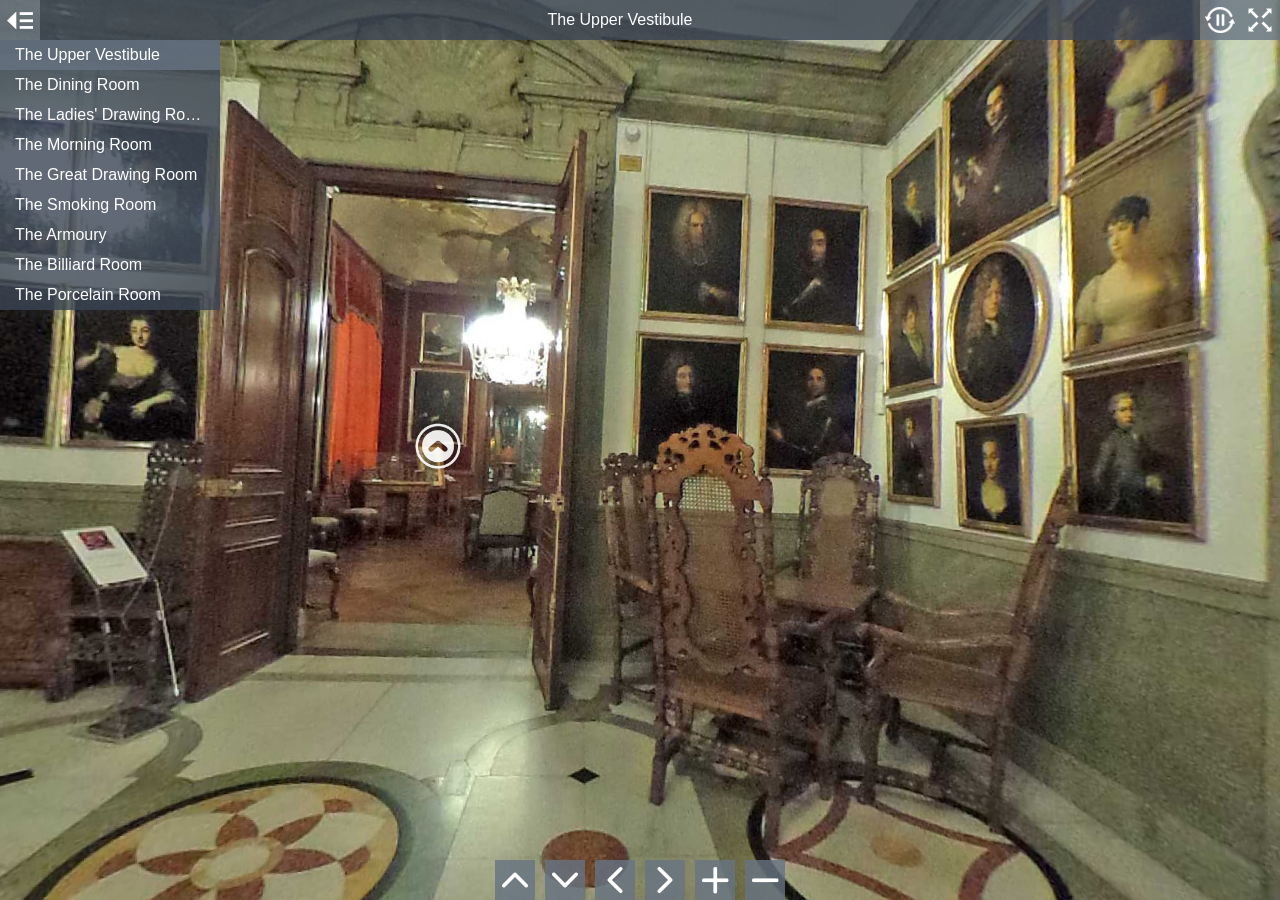
==== index.html @ e1c2cc8a "Tour Added" ====
<!DOCTYPE html>
<html>
<head>
<title>Hallwyl Museum, Stockholm</title>
<meta charset="utf-8">
<meta name="viewport" content="target-densitydpi=device-dpi, width=device-width, initial-scale=1.0, maximum-scale=1.0, minimum-scale=1.0, user-scalable=no, minimal-ui" />
<style> @-ms-viewport { width: device-width; } </style>
<link rel="stylesheet" href="vendor/reset.min.css">
<link rel="stylesheet" href="style.css">
</head>
<body class="multiple-scenes view-control-buttons">

<div id="pano"></div>

<div id="sceneList">
  <ul class="scenes">
    
      <a href="javascript:void(0)" class="scene" data-id="0-the-upper-vestibule">
        <li class="text">The Upper Vestibule</li>
      </a>
    
      <a href="javascript:void(0)" class="scene" data-id="1-the-dining-room">
        <li class="text">The Dining Room</li>
      </a>
    
      <a href="javascript:void(0)" class="scene" data-id="2-the-ladies-drawing-room">
        <li class="text">The Ladies&#39; Drawing Room</li>
      </a>
    
      <a href="javascript:void(0)" class="scene" data-id="3-the-morning-room">
        <li class="text">The Morning Room</li>
      </a>
    
      <a href="javascript:void(0)" class="scene" data-id="4-the-great-drawing-room">
        <li class="text">The Great Drawing Room</li>
      </a>
    
      <a href="javascript:void(0)" class="scene" data-id="5-the-smoking-room">
        <li class="text">The Smoking Room</li>
      </a>
    
      <a href="javascript:void(0)" class="scene" data-id="6-the-armoury">
        <li class="text">The Armoury</li>
      </a>
    
      <a href="javascript:void(0)" class="scene" data-id="7-the-billiard-room">
        <li class="text">The Billiard Room</li>
      </a>
    
      <a href="javascript:void(0)" class="scene" data-id="8-the-porcelain-room">
        <li class="text">The Porcelain Room</li>
      </a>
    
  </ul>
</div>

<div id="titleBar">
  <h1 class="sceneName"></h1>
</div>

<a href="javascript:void(0)" id="autorotateToggle">
  <img class="icon off" src="img/play.png">
  <img class="icon on" src="img/pause.png">
</a>

<a href="javascript:void(0)" id="fullscreenToggle">
  <img class="icon off" src="img/fullscreen.png">
  <img class="icon on" src="img/windowed.png">
</a>

<a href="javascript:void(0)" id="sceneListToggle">
  <img class="icon off" src="img/expand.png">
  <img class="icon on" src="img/collapse.png">
</a>

<a href="javascript:void(0)" id="viewUp" class="viewControlButton viewControlButton-1">
  <img class="icon" src="img/up.png">
</a>
<a href="javascript:void(0)" id="viewDown" class="viewControlButton viewControlButton-2">
  <img class="icon" src="img/down.png">
</a>
<a href="javascript:void(0)" id="viewLeft" class="viewControlButton viewControlButton-3">
  <img class="icon" src="img/left.png">
</a>
<a href="javascript:void(0)" id="viewRight" class="viewControlButton viewControlButton-4">
  <img class="icon" src="img/right.png">
</a>
<a href="javascript:void(0)" id="viewIn" class="viewControlButton viewControlButton-5">
  <img class="icon" src="img/plus.png">
</a>
<a href="javascript:void(0)" id="viewOut" class="viewControlButton viewControlButton-6">
  <img class="icon" src="img/minus.png">
</a>

<script src="vendor/screenfull.min.js" ></script>
<script src="vendor/bowser.min.js" ></script>
<script src="vendor/marzipano.js" ></script>

<script src="data.js"></script>
<script src="index.js"></script>

</body>
</html>
---- style.css ----
* {
  -webkit-box-sizing: border-box;
  -moz-box-sizing: border-box;
  box-sizing: border-box;
  -moz-user-select: none;
  -webkit-user-select: none;
  -ms-user-select: none;
  user-select: none;
  -ms-text-size-adjust: none;
  -moz-text-size-adjust: none;
  -webkit-text-size-adjust: none;
  text-size-adjust: none;
  -webkit-user-drag: none;
  -webkit-touch-callout: none;
  -ms-content-zooming: none;
  -webkit-tap-highlight-color: rgba(0,0,0,0);
}

html, body {
  width: 100%;
  height: 100%;
  padding: 0;
  margin: 0;
  overflow: hidden;
  font-family: "Helvetica Neue", Helvetica, Arial, sans-serif;
  font-size: 16px;
  background-color: #000;
  color: #fff;
}

a, a:hover, a:active, a:visited {
  text-decoration: none;
  color: inherit;
}

#pano {
  position: absolute;
  top: 0;
  left: 0;
  width: 100%;
  height: 100%;
  overflow: hidden;
}

#titleBar {
  position: absolute;
  top: 0;
  left: 0;
  right: 40px;
  height: 40px;
  text-align: center;
}

.mobile #titleBar {
  height: 50px;
  right: 50px;
}

/* If there is a fullscreen button the title bar must make space for it */
body.fullscreen-enabled #titleBar {
  right: 80px;
}

body.fullscreen-enabled.mobile #titleBar {
  right: 100px;
}

/* If there are multiple scenes the title bar must make space for the scene list toggle */
body.multiple-scenes #titleBar {
  left: 40px;
}

body.multiple-scenes.mobile #titleBar {
  left: 50px;
}

#titleBar .sceneName {
  width: 100%;
  height: 100%;
  line-height: 30px;
  padding: 5px;
  background-color: rgb(58,68,84);
  background-color: rgba(58,68,84,0.8);
  overflow: hidden;
  text-overflow: ellipsis;
  white-space: nowrap;

  -moz-user-select: text;
  -webkit-user-select: text;
  -ms-user-select: text;
  user-select: text;
}

.mobile #titleBar .sceneName {
  line-height: 40px;
}

#fullscreenToggle {
  display: none;
  position: absolute;
  top: 0;
  right: 0;
  width: 40px;
  height: 40px;
  padding: 5px;
  background-color: rgb(103,115,131);
  background-color: rgba(103,115,131,0.8);
}

.mobile #fullscreenToggle {
  width: 50px;
  height: 50px;
}

body.fullscreen-enabled #fullscreenToggle {
  display: block;
}

#fullscreenToggle .icon {
  position: absolute;
  top: 5px;
  right: 5px;
  width: 30px;
  height: 30px;
}

.mobile #fullscreenToggle .icon {
  top: 10px;
  right: 10px;
}

#fullscreenToggle .icon.on {
  display: none;
}

#fullscreenToggle .icon.off {
  display: block;
}

#fullscreenToggle.enabled .icon.on {
  display: block;
}

#fullscreenToggle.enabled .icon.off {
  display: none;
}

#autorotateToggle {
  display: block;
  position: absolute;
  top: 0;
  right: 0;
  width: 40px;
  height: 40px;
  padding: 5px;
  background-color: rgb(103,115,131);
  background-color: rgba(103,115,131,0.8);
}

.mobile #autorotateToggle {
  width: 50px;
  height: 50px;
}

/* If there is a fullscreen button, autorotate must placed a bit to the left */
body.fullscreen-enabled #autorotateToggle {
  right: 40px;
}

body.fullscreen-enabled.mobile #autorotateToggle {
  right: 50px;
}

#autorotateToggle .icon {
  position: absolute;
  top: 5px;
  right: 5px;
  width: 30px;
  height: 30px;
}

.mobile #autorotateToggle .icon {
  top: 10px;
  right: 10px;
}

#autorotateToggle .icon.on {
  display: none;
}

#autorotateToggle .icon.off {
  display: block;
}

#autorotateToggle.enabled .icon.on {
  display: block;
}

#autorotateToggle.enabled .icon.off {
  display: none;
}

#sceneListToggle {
  position: absolute;
  top: 0;
  left: 0;
  width: 40px;
  height: 40px;
  padding: 5px;
  background-color: rgb(103,115,131);
  background-color: rgba(103,115,131,0.8);
}

.mobile #sceneListToggle {
  width: 50px;
  height: 50px;
}

#sceneListToggle .text {
  position: absolute;
  top: 5px;
  left: 15px;
  width: 100%;
  line-height: 30px;
}

#sceneListToggle .icon {
  position: absolute;
  top: 5px;
  right: 5px;
  width: 30px;
  height: 30px;
}

.mobile #sceneListToggle .icon {
  top: 10px;
  right: 10px;
}

#sceneListToggle .icon.on {
  display: none;
}

#sceneListToggle .icon.off {
  display: block;
}

#sceneListToggle.enabled .icon.on {
  display: block;
}

#sceneListToggle.enabled .icon.off {
  display: none;
}

#sceneList {
  position: absolute;
  top: 0;
  left: -220px;
  padding-top: 40px;
  width: 220px;
  max-height: 100%;
  overflow-x: hidden;
  overflow-y: auto;
  margin-left: 0;
  -webkit-transition: margin-left 0.5s ease-in-out;
  transition: margin-left 0.5s ease-in-out;
}

.mobile #sceneList {
  padding-top: 50px;
}

#sceneList .scenes {
  width: 100%;
  background-color: rgb(58,68,84);
  background-color: rgba(58,68,84,0.8);
}

.mobile #sceneList {
  width: 100%;
  height: 100%;
  left: -100%;
}

.mobile #sceneList.enabled {
  margin-left: 100%;
}

.mobile #sceneList .scenes {
  height: 100%;
}

#sceneList.enabled {
  margin-left: 220px;
}

#sceneList .scene {
  display: block;
  width: 100%;
  height: 30px;
}

.mobile #sceneList .scene {
  height: 40px;
}

#sceneList .scene .text {
  width: 100%;
  height: 100%;
  padding: 0 15px;
  line-height: 30px;
  overflow: hidden;
  text-overflow: ellipsis;
  white-space: nowrap;
}

.mobile #sceneList .scene .text {
  line-height: 40px;
}

.no-touch #sceneList .scene:hover {
  background-color: rgb(103,115,131);
  background-color: rgba(103,115,131,0.8);
}

#sceneList .scene.current {
  background-color: rgb(103,115,131);
  background-color: rgba(103,115,131,0.8);
}

/* Hide scene list when only a single scene exists */
body.single-scene #sceneList, body.single-scene #sceneListToggle {
  display: none;
}

/* Link hotspot */

.link-hotspot {
  width: 60px;
  height: 60px;
  margin-left: -30px;
  margin-top: -30px;
  opacity: 0.9;
  -webkit-transition: opacity 0.2s;
  transition: opacity 0.2s;
}

.no-touch .link-hotspot:hover {
  opacity: 1;
}

.mobile .link-hotspot {
  width: 70px;
  height: 70px;
}

.link-hotspot-icon {
  width: 100%;
  height: 100%;
  cursor: pointer;
}

.link-hotspot-tooltip {
  position: absolute;
  left: 100%;
  top: 14px; /* ( 60 - (16 + 2*8) ) / 2 */

  margin-left: 3px;

  font-size: 16px;

  max-width: 300px;

  padding: 8px 10px;

  border-radius: 5px;

  background-color: rgb(58,68,84);
  background-color: rgba(58,68,84,0.8);

  color: #fff;

  white-space: nowrap;
  text-overflow: ellipsis;
  overflow: hidden;

  cursor: pointer;

  opacity: 0;

  -ms-transform: translateX(-8px);
  -webkit-transform: translateX(-8px);
  transform: translateX(-8px);

  -webkit-transition: -ms-transform 0.3s,
                      -webkit-transform 0.3s,
                      transform 0.3s,
                      opacity 0.3s;
  transition: -ms-transform 0.3s,
              -webkit-transform 0.3s,
              transform 0.3s,
              opacity 0.3s;
}

.mobile .link-hotspot {
  top: 19px; /* ( 70 - (16 + 2*8) ) / 2 */
}

.no-touch .link-hotspot:hover .link-hotspot-tooltip {
  opacity: 1;
  -ms-transform: translateX(0);
  -webkit-transform: translateX(0);
  transform: translateX(0);
}

/* Prevent tooltip from triggering */
.link-hotspot-tooltip {
  pointer-events: none;
}
.no-touch .link-hotspot:hover .link-hotspot-tooltip {
  pointer-events: all;
}

/* Fallback mode without pointer-events (IE8-10) */
.tooltip-fallback .link-hotspot-tooltip {
  display: none;
}
.no-touch .tooltip-fallback .link-hotspot:hover .link-hotspot-tooltip {
  display: block;
}

/* Info hotspot */

.info-hotspot {
  line-height: 1.2em;
  opacity: 0.9;
  -webkit-transition: opacity 0.2s 0.2s;
  transition: opacity 0.2s 0.2s;
}

.no-touch .info-hotspot:hover {
  opacity: 1;
  -webkit-transition: opacity 0.2s;
  transition: opacity 0.2s;
}

.info-hotspot.visible {
  opacity: 1;
}

.info-hotspot .info-hotspot-header {
  width: 40px;
  height: 40px;
  border-radius: 20px;
  background-color: rgb(103,115,131);
  cursor: pointer;
  -webkit-transition: width 0.3s ease-in-out 0.5s,
                      border-radius 0.3s ease-in-out 0.5s;
  transition: width 0.3s ease-in-out 0.5s,
              border-radius 0.3s ease-in-out 0.5s;
}

.mobile .info-hotspot .info-hotspot-header {
  width: 50px;
  height: 50px;
  border-radius: 25px;
}

.desktop.no-touch .info-hotspot .info-hotspot-header:hover {
  width: 260px;
  border-radius: 5px;
  -webkit-transition: width 0.3s ease-in-out,
                      border-radius 0.3s ease-in-out;
  transition: width 0.3s ease-in-out,
              border-radius 0.3s ease-in-out;
}

.desktop .info-hotspot.visible .info-hotspot-header,
.desktop.no-touch .info-hotspot.visible .info-hotspot-header:hover {
  width: 260px;
  border-radius: 5px;
  border-top-right-radius: 0;
  border-bottom-right-radius: 0;
  border-bottom-left-radius: 0;
  -webkit-transition: width 0.3s ease-in-out,
                      border-radius 0.3s ease-in-out;
  transition: width 0.3s ease-in-out,
              border-radius 0.3s ease-in-out;
}

.info-hotspot .info-hotspot-icon-wrapper {
  width: 40px;
  height: 40px;
}

.mobile .info-hotspot .info-hotspot-icon-wrapper {
  width: 50px;
  height: 50px;
}

.info-hotspot .info-hotspot-icon {
  width: 90%;
  height: 90%;
  margin: 5%;
}

.info-hotspot .info-hotspot-title-wrapper {
  position: absolute;
  left: 40px;
  top: 0;
  width: 0;
  height: 40px;
  padding: 0;
  overflow: hidden;
  -webkit-transition: width 0s 0.4s,
                      padding 0s 0.4s;
  transition: width 0s 0.4s,
              padding 0s 0.4s;
}

.desktop .info-hotspot.visible .info-hotspot-title-wrapper,
.desktop.no-touch .info-hotspot .info-hotspot-header:hover .info-hotspot-title-wrapper {
  width: 220px;
  padding: 0 5px;
  -webkit-transition: width 0s 0.4s,
                      padding 0s 0.4s;
  transition: width 0s 0.4s,
              padding 0s 0.4s;
}

.info-hotspot .info-hotspot-title-wrapper:before {
  content: '';
  display: inline-block;
  vertical-align: middle;
  height: 100%;
}

.info-hotspot .info-hotspot-title {
  display: inline-block;
  vertical-align: middle;

  -moz-user-select: text;
  -webkit-user-select: text;
  -ms-user-select: text;
  user-select: text;
}

.info-hotspot .info-hotspot-close-wrapper {
  position: absolute;
  left: 260px;
  top: 0;
  height: 40px;
  width: 40px;
  border-top-right-radius: 5px;
  background-color: rgb(78,88,104);
  visibility: hidden;
  -ms-transform: perspective(200px) rotateY(90deg);
  -webkit-transform: perspective(200px) rotateY(90deg);
  transform: perspective(200px) rotateY(90deg);
  -ms-transform-origin: 0 50% 0;
  -webkit-transform-origin: 0 50% 0;
  transform-origin: 0 50% 0;
  -webkit-transition: -ms-transform 0.3s 0.3s,
                      -webkit-transform 0.3s 0.3s,
                      transform 0.3s 0.3s,
                      visibility 0s 0.6s;
  transition: -ms-transform 0.3s 0.3s,
              -webkit-transform 0.3s 0.3s,
              transform 0.3s 0.3s,
              visibility 0s 0.6s;
}

.desktop .info-hotspot.visible .info-hotspot-close-wrapper {
  visibility: visible;
  -ms-transform: perspective(200px) rotateY(0deg);
  -webkit-transform: perspective(200px) rotateY(0deg);
  transform: perspective(200px) rotateY(0deg);
  -webkit-transition: -ms-transform 0.3s,
                      -webkit-transform 0.3s,
                      transform 0.3s,
                      visibility 0s 0s;
  transition: -ms-transform 0.3s,
              -webkit-transform 0.3s,
              transform 0.3s,
              visibility 0s 0s;
}

.info-hotspot .info-hotspot-close-icon {
  width: 70%;
  height: 70%;
  margin: 15%;
}

.info-hotspot .info-hotspot-text {
  position: absolute;
  width: 300px;
  height: auto;
  max-height: 200px;
  top: 40px;
  left: 0;
  padding: 10px;
  background-color: rgb(58,68,84);
  border-bottom-right-radius: 5px;
  border-bottom-left-radius: 5px;
  overflow-y: auto;
  visibility: hidden;
  /* rotate(90deg) causes transition flicker on Firefox 58 */
  -ms-transform: perspective(200px) rotateX(-89.999deg);
  -webkit-transform: perspective(200px) rotateX(-89.999deg);
  transform: perspective(200px) rotateX(-89.999deg);
  -ms-transform-origin: 50% 0 0;
  -webkit-transform-origin: 50% 0 0;
  transform-origin: 50% 0 0;
  -webkit-transition: -ms-transform 0.3s,
                      -webkit-transform 0.3s,
                      transform 0.3s,
                      visibility 0s 0.3s;
  transition: -ms-transform 0.3s,
              -webkit-transform 0.3s,
              transform 0.3s,
              visibility 0s 0.3s;

  -moz-user-select: text;
  -webkit-user-select: text;
  -ms-user-select: text;
  user-select: text;
}

.desktop .info-hotspot.visible .info-hotspot-text {
  visibility: visible;
  -ms-transform: perspective(200px) rotateX(0deg);
  -webkit-transform: perspective(200px) rotateX(0deg);
  transform: perspective(200px) rotateX(0deg);
  -webkit-transition: -ms-transform 0.3s 0.3s,
                      -webkit-transform 0.3s 0.3s,
                      transform 0.3s 0.3s,
                      visibility 0s 0s;
  transition: -ms-transform 0.3s 0.3s,
              -webkit-transform 0.3s 0.3s,
              transform 0.3s 0.3s,
              visibility 0s 0s;
}
/* Default style for .info-hotspot-picture */
.info-hotspot-picture {
  position: absolute;
  top: 0;
  right: 100%; /* Adjust the left position to push it to the right */
  width: 115%;
}

/* Mobile styles */

@media screen and (max-width: 768px) {
  .info-hotspot-picture {
    position: relative; /* Change position to relative for better mobile flow */
    top: 75%; /* Set the top to 50% to vertically center the image */
    right: auto; /* Remove the right positioning */
    left: 50%; /* Set the left to 50% to horizontally center the image */
    transform: translate(-50%, -50%); /* Use translate to center the image */
    width: 30%; /* Set image width to 100% to fit container width */
  }
} 


/* Info hotspot modal */

.desktop .info-hotspot-modal {
  display: none;
}

.info-hotspot-modal {
  top: 0;
  left: 0;
  position: absolute;
  width: 100%;
  height: 100%;
  overflow: hidden;
  z-index: 11000 !important;
  background-color: rgba(0,0,0,.5);
  line-height: 1.2em;
  opacity: 0;
  visibility: hidden;
  -webkit-transition: opacity 0.2s ease-in-out 0.5s,
                      visibility 0s 0.7s;
  transition: opacity 0.2s ease-in-out 0.5s,
              visibility 0s 0.7s;
}

.info-hotspot-modal.visible {
  opacity: 1;
  visibility: visible;
  -webkit-transition: opacity 0.2s ease-in-out,
                      visibility 0s 0s;
  transition: opacity 0.2s ease-in-out,
              visibility 0s 0s;
}

.info-hotspot-modal .info-hotspot-header {
  position: absolute;
  top: 60px;
  left: 10px;
  right: 10px;
  width: auto;
  height: 50px;
  background-color: rgb(103,115,131);
  background-color: rgba(103,115,131,0.8);
  opacity: 0;
  -webkit-transition: opacity 0.3s ease-in-out 0.2s;
  transition: opacity 0.3s ease-in-out 0.2s;
}

.info-hotspot-modal.visible .info-hotspot-header {
  opacity: 1;
  -webkit-transition: opacity 0.3s ease-in-out 0.2s;
  transition: opacity 0.3s ease-in-out 0.2s;
}

.info-hotspot-modal .info-hotspot-icon-wrapper {
  width: 50px;
  height: 50px;
}

.info-hotspot-modal .info-hotspot-icon {
  width: 90%;
  height: 90%;
  margin: 5%;
}

.info-hotspot-modal .info-hotspot-title-wrapper {
  position: absolute;
  top: 0;
  left: 50px;
  right: 50px;
  width: auto;
  height: 50px;
  padding: 0 10px;
}

.info-hotspot-modal .info-hotspot-title-wrapper:before {
  content: '';
  display: inline-block;
  vertical-align: middle;
  height: 100%;
}

.info-hotspot-modal .info-hotspot-title {
  display: inline-block;
  vertical-align: middle;

  -moz-user-select: text;
  -webkit-user-select: text;
  -ms-user-select: text;
  user-select: text;
}

.info-hotspot-modal .info-hotspot-close-wrapper {
  position: absolute;
  top: 0;
  right: 0;
  width: 50px;
  height: 50px;
  background-color: rgb(78,88,104);
  background-color: rgba(78,88,104,0.8);
  cursor: pointer;
}

.info-hotspot-modal .info-hotspot-close-icon {
  width: 70%;
  height: 70%;
  margin: 15%;
}

.info-hotspot-modal .info-hotspot-text {
  position: absolute;
  top: 110px;
  bottom: 10px;
  left: 10px;
  right: 10px;
  padding: 10px;
  background-color: rgb(58,68,84);
  background-color: rgba(58,68,84,0.8);
  overflow-y: auto;
  opacity: 0;
  -webkit-transition: opacity 0.3s ease-in-out;
  transition: opacity 0.3s ease-in-out;

  -moz-user-select: text;
  -webkit-user-select: text;
  -ms-user-select: text;
  user-select: text;
}

.info-hotspot-modal.visible .info-hotspot-text {
  opacity: 1;
  -webkit-transition: opacity 0.3s ease-in-out 0.4s;
  transition: opacity 0.3s ease-in-out 0.4s;
}

/* View control buttons */

.viewControlButton {
  display: none;
  position: absolute;
  bottom: 0;
  left: 50%;
  width: 40px;
  height: 40px;
  padding: 5px;
  background-color: rgb(103,115,131);
  background-color: rgba(103,115,131,0.8);
}

body.view-control-buttons .viewControlButton {
  display: block;
}

/* Hide controls when width is too small */
@media (max-width: 600px) {
  body.view-control-buttons .viewControlButton {
    display: none;
  }
}

.viewControlButton .icon {
  position: absolute;
  top: 5px;
  right: 5px;
  width: 30px;
  height: 30px;
}

/* Center is at margin-left: -20px */
.viewControlButton-1 {
  margin-left: -145px;
}
.viewControlButton-2 {
  margin-left: -95px;
}
.viewControlButton-3 {
  margin-left: -45px;
}
.viewControlButton-4 {
  margin-left: 5px;
}
.viewControlButton-5 {
  margin-left: 55px;
}
.viewControlButton-6 {
  margin-left: 105px;
}
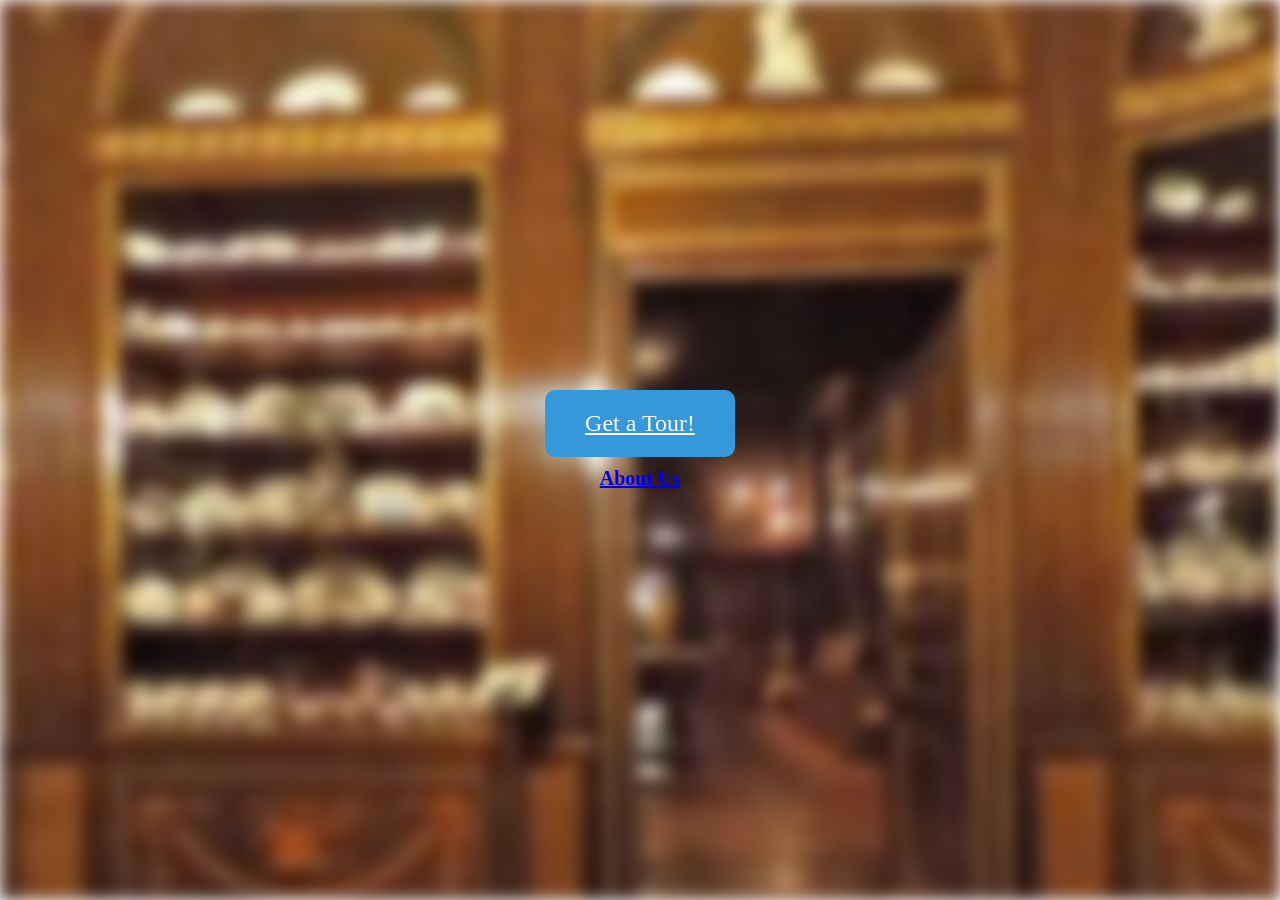
==== commit 04e0a3e3: "added about-us and homepage" ====
--- a/index.html
+++ b/index.html
@@ -1,103 +1,23 @@
 <!DOCTYPE html>
-<html>
+<html lang="en">
 <head>
-<title>Hallwyl Museum, Stockholm</title>
-<meta charset="utf-8">
+  <meta charset="utf-8">
 <meta name="viewport" content="target-densitydpi=device-dpi, width=device-width, initial-scale=1.0, maximum-scale=1.0, minimum-scale=1.0, user-scalable=no, minimal-ui" />
 <style> @-ms-viewport { width: device-width; } </style>
-<link rel="stylesheet" href="vendor/reset.min.css">
+<link rel="stylesheet" href="tour.html">
 <link rel="stylesheet" href="style.css">
+<link rel="stylesheet" href="about_us.html">
+  <title>VirTour Homepage</title>
+  
 </head>
-<body class="multiple-scenes view-control-buttons">
-
-<div id="pano"></div>
-
-<div id="sceneList">
-  <ul class="scenes">
-    
-      <a href="javascript:void(0)" class="scene" data-id="0-the-upper-vestibule">
-        <li class="text">The Upper Vestibule</li>
-      </a>
-    
-      <a href="javascript:void(0)" class="scene" data-id="1-the-dining-room">
-        <li class="text">The Dining Room</li>
-      </a>
-    
-      <a href="javascript:void(0)" class="scene" data-id="2-the-ladies-drawing-room">
-        <li class="text">The Ladies&#39; Drawing Room</li>
-      </a>
-    
-      <a href="javascript:void(0)" class="scene" data-id="3-the-morning-room">
-        <li class="text">The Morning Room</li>
-      </a>
-    
-      <a href="javascript:void(0)" class="scene" data-id="4-the-great-drawing-room">
-        <li class="text">The Great Drawing Room</li>
-      </a>
-    
-      <a href="javascript:void(0)" class="scene" data-id="5-the-smoking-room">
-        <li class="text">The Smoking Room</li>
-      </a>
-    
-      <a href="javascript:void(0)" class="scene" data-id="6-the-armoury">
-        <li class="text">The Armoury</li>
-      </a>
-    
-      <a href="javascript:void(0)" class="scene" data-id="7-the-billiard-room">
-        <li class="text">The Billiard Room</li>
-      </a>
-    
-      <a href="javascript:void(0)" class="scene" data-id="8-the-porcelain-room">
-        <li class="text">The Porcelain Room</li>
-      </a>
-    
-  </ul>
-</div>
-
-<div id="titleBar">
-  <h1 class="sceneName"></h1>
-</div>
-
-<a href="javascript:void(0)" id="autorotateToggle">
-  <img class="icon off" src="img/play.png">
-  <img class="icon on" src="img/pause.png">
-</a>
-
-<a href="javascript:void(0)" id="fullscreenToggle">
-  <img class="icon off" src="img/fullscreen.png">
-  <img class="icon on" src="img/windowed.png">
-</a>
-
-<a href="javascript:void(0)" id="sceneListToggle">
-  <img class="icon off" src="img/expand.png">
-  <img class="icon on" src="img/collapse.png">
-</a>
-
-<a href="javascript:void(0)" id="viewUp" class="viewControlButton viewControlButton-1">
-  <img class="icon" src="img/up.png">
-</a>
-<a href="javascript:void(0)" id="viewDown" class="viewControlButton viewControlButton-2">
-  <img class="icon" src="img/down.png">
-</a>
-<a href="javascript:void(0)" id="viewLeft" class="viewControlButton viewControlButton-3">
-  <img class="icon" src="img/left.png">
-</a>
-<a href="javascript:void(0)" id="viewRight" class="viewControlButton viewControlButton-4">
-  <img class="icon" src="img/right.png">
-</a>
-<a href="javascript:void(0)" id="viewIn" class="viewControlButton viewControlButton-5">
-  <img class="icon" src="img/plus.png">
-</a>
-<a href="javascript:void(0)" id="viewOut" class="viewControlButton viewControlButton-6">
-  <img class="icon" src="img/minus.png">
-</a>
-
-<script src="vendor/screenfull.min.js" ></script>
-<script src="vendor/bowser.min.js" ></script>
-<script src="vendor/marzipano.js" ></script>
-
-<script src="data.js"></script>
-<script src="index.js"></script>
-
+  <body>
+    <div class="background"></div>
+    <div class="button-container">
+      <a href="tour.html" class="animated-button">Get a Tour!</a>
+      <p class="link-text"><a href="about_us.html">About Us</a></p>
+    </div>
+  </body>
+  </html>
+  
 </body>
-</html>
+</html>
--- a/style.css
+++ b/style.css
@@ -1,851 +1,72 @@
-* {
-  -webkit-box-sizing: border-box;
-  -moz-box-sizing: border-box;
-  box-sizing: border-box;
-  -moz-user-select: none;
-  -webkit-user-select: none;
-  -ms-user-select: none;
-  user-select: none;
-  -ms-text-size-adjust: none;
-  -moz-text-size-adjust: none;
-  -webkit-text-size-adjust: none;
-  text-size-adjust: none;
-  -webkit-user-drag: none;
-  -webkit-touch-callout: none;
-  -ms-content-zooming: none;
-  -webkit-tap-highlight-color: rgba(0,0,0,0);
+body {
+  margin: 0;
+  padding: 0;
+  overflow: hidden;
 }
 
-html, body {
-  width: 100%;
-  height: 100%;
-  padding: 0;
-  margin: 0;
-  overflow: hidden;
-  font-family: "Helvetica Neue", Helvetica, Arial, sans-serif;
-  font-size: 16px;
-  background-color: #000;
-  color: #fff;
-}
-
-a, a:hover, a:active, a:visited {
-  text-decoration: none;
-  color: inherit;
-}
-
-#pano {
-  position: absolute;
+.background {
+  position: fixed;
   top: 0;
   left: 0;
   width: 100%;
   height: 100%;
-  overflow: hidden;
+  background-image: url('tiles/8-the-porcelain-room/preview.jpg');
+  background-size: cover;
+  filter: blur(8px);
+  animation: zoomBackground 30s linear infinite; /* Double the time to accommodate both images */
 }
 
-#titleBar {
+@keyframes zoomBackground {
+  0%, 100% {
+    background-size: 100%;
+  }
+  50% {
+    background-image: url('tiles/8-the-porcelain-room/preview.jpg'); /* First image */
+    background-size: 120%;
+  }
+  100%, 150% {
+    background-image: url('tiles/7-the-billiard-room/preview.jpg'); /* Replace with the URL of the second image */
+    background-size: 120%;
+  }
+}
+
+
+
+.button-container {
   position: absolute;
-  top: 0;
-  left: 0;
-  right: 40px;
-  height: 40px;
+  top: 50%;
+  left: 50%;
+  transform: translate(-50%, -50%);
   text-align: center;
 }
 
-.mobile #titleBar {
-  height: 50px;
-  right: 50px;
+.animated-button {
+  display: inline-block;
+  padding: 20px 40px;
+  background-color: #3498db;
+  color: #fff;
+  font-size: 24px;
+  border-radius: 10px;
+  cursor: pointer;
+  transition: transform 0.3s ease;
 }
 
-/* If there is a fullscreen button the title bar must make space for it */
-body.fullscreen-enabled #titleBar {
-  right: 80px;
+.animated-button:hover {
+  transform: scale(1.1);
 }
 
-body.fullscreen-enabled.mobile #titleBar {
-  right: 100px;
+.link-text {
+  color: #fff;
+  font-size: 18px;
+  margin-top: 10px;
 }
 
-/* If there are multiple scenes the title bar must make space for the scene list toggle */
-body.multiple-scenes #titleBar {
-  left: 40px;
+@keyframes moveBackground {
+  0% { transform: translateX(0); }
+  100% { transform: translateX(-100%); }
 }
 
-body.multiple-scenes.mobile #titleBar {
-  left: 50px;
-}
-
-#titleBar .sceneName {
-  width: 100%;
-  height: 100%;
-  line-height: 30px;
-  padding: 5px;
-  background-color: rgb(58,68,84);
-  background-color: rgba(58,68,84,0.8);
-  overflow: hidden;
-  text-overflow: ellipsis;
-  white-space: nowrap;
-
-  -moz-user-select: text;
-  -webkit-user-select: text;
-  -ms-user-select: text;
-  user-select: text;
-}
-
-.mobile #titleBar .sceneName {
-  line-height: 40px;
-}
-
-#fullscreenToggle {
-  display: none;
-  position: absolute;
-  top: 0;
-  right: 0;
-  width: 40px;
-  height: 40px;
-  padding: 5px;
-  background-color: rgb(103,115,131);
-  background-color: rgba(103,115,131,0.8);
-}
-
-.mobile #fullscreenToggle {
-  width: 50px;
-  height: 50px;
-}
-
-body.fullscreen-enabled #fullscreenToggle {
-  display: block;
-}
-
-#fullscreenToggle .icon {
-  position: absolute;
-  top: 5px;
-  right: 5px;
-  width: 30px;
-  height: 30px;
-}
-
-.mobile #fullscreenToggle .icon {
-  top: 10px;
-  right: 10px;
-}
-
-#fullscreenToggle .icon.on {
-  display: none;
-}
-
-#fullscreenToggle .icon.off {
-  display: block;
-}
-
-#fullscreenToggle.enabled .icon.on {
-  display: block;
-}
-
-#fullscreenToggle.enabled .icon.off {
-  display: none;
-}
-
-#autorotateToggle {
-  display: block;
-  position: absolute;
-  top: 0;
-  right: 0;
-  width: 40px;
-  height: 40px;
-  padding: 5px;
-  background-color: rgb(103,115,131);
-  background-color: rgba(103,115,131,0.8);
-}
-
-.mobile #autorotateToggle {
-  width: 50px;
-  height: 50px;
-}
-
-/* If there is a fullscreen button, autorotate must placed a bit to the left */
-body.fullscreen-enabled #autorotateToggle {
-  right: 40px;
-}
-
-body.fullscreen-enabled.mobile #autorotateToggle {
-  right: 50px;
-}
-
-#autorotateToggle .icon {
-  position: absolute;
-  top: 5px;
-  right: 5px;
-  width: 30px;
-  height: 30px;
-}
-
-.mobile #autorotateToggle .icon {
-  top: 10px;
-  right: 10px;
-}
-
-#autorotateToggle .icon.on {
-  display: none;
-}
-
-#autorotateToggle .icon.off {
-  display: block;
-}
-
-#autorotateToggle.enabled .icon.on {
-  display: block;
-}
-
-#autorotateToggle.enabled .icon.off {
-  display: none;
-}
-
-#sceneListToggle {
-  position: absolute;
-  top: 0;
-  left: 0;
-  width: 40px;
-  height: 40px;
-  padding: 5px;
-  background-color: rgb(103,115,131);
-  background-color: rgba(103,115,131,0.8);
-}
-
-.mobile #sceneListToggle {
-  width: 50px;
-  height: 50px;
-}
-
-#sceneListToggle .text {
-  position: absolute;
-  top: 5px;
-  left: 15px;
-  width: 100%;
-  line-height: 30px;
-}
-
-#sceneListToggle .icon {
-  position: absolute;
-  top: 5px;
-  right: 5px;
-  width: 30px;
-  height: 30px;
-}
-
-.mobile #sceneListToggle .icon {
-  top: 10px;
-  right: 10px;
-}
-
-#sceneListToggle .icon.on {
-  display: none;
-}
-
-#sceneListToggle .icon.off {
-  display: block;
-}
-
-#sceneListToggle.enabled .icon.on {
-  display: block;
-}
-
-#sceneListToggle.enabled .icon.off {
-  display: none;
-}
-
-#sceneList {
-  position: absolute;
-  top: 0;
-  left: -220px;
-  padding-top: 40px;
-  width: 220px;
-  max-height: 100%;
-  overflow-x: hidden;
-  overflow-y: auto;
-  margin-left: 0;
-  -webkit-transition: margin-left 0.5s ease-in-out;
-  transition: margin-left 0.5s ease-in-out;
-}
-
-.mobile #sceneList {
-  padding-top: 50px;
-}
-
-#sceneList .scenes {
-  width: 100%;
-  background-color: rgb(58,68,84);
-  background-color: rgba(58,68,84,0.8);
-}
-
-.mobile #sceneList {
-  width: 100%;
-  height: 100%;
-  left: -100%;
-}
-
-.mobile #sceneList.enabled {
-  margin-left: 100%;
-}
-
-.mobile #sceneList .scenes {
-  height: 100%;
-}
-
-#sceneList.enabled {
-  margin-left: 220px;
-}
-
-#sceneList .scene {
-  display: block;
-  width: 100%;
-  height: 30px;
-}
-
-.mobile #sceneList .scene {
-  height: 40px;
-}
-
-#sceneList .scene .text {
-  width: 100%;
-  height: 100%;
-  padding: 0 15px;
-  line-height: 30px;
-  overflow: hidden;
-  text-overflow: ellipsis;
-  white-space: nowrap;
-}
-
-.mobile #sceneList .scene .text {
-  line-height: 40px;
-}
-
-.no-touch #sceneList .scene:hover {
-  background-color: rgb(103,115,131);
-  background-color: rgba(103,115,131,0.8);
-}
-
-#sceneList .scene.current {
-  background-color: rgb(103,115,131);
-  background-color: rgba(103,115,131,0.8);
-}
-
-/* Hide scene list when only a single scene exists */
-body.single-scene #sceneList, body.single-scene #sceneListToggle {
-  display: none;
-}
-
-/* Link hotspot */
-
-.link-hotspot {
-  width: 60px;
-  height: 60px;
-  margin-left: -30px;
-  margin-top: -30px;
-  opacity: 0.9;
-  -webkit-transition: opacity 0.2s;
-  transition: opacity 0.2s;
-}
-
-.no-touch .link-hotspot:hover {
-  opacity: 1;
-}
-
-.mobile .link-hotspot {
-  width: 70px;
-  height: 70px;
-}
-
-.link-hotspot-icon {
-  width: 100%;
-  height: 100%;
-  cursor: pointer;
-}
-
-.link-hotspot-tooltip {
-  position: absolute;
-  left: 100%;
-  top: 14px; /* ( 60 - (16 + 2*8) ) / 2 */
-
-  margin-left: 3px;
-
-  font-size: 16px;
-
-  max-width: 300px;
-
-  padding: 8px 10px;
-
-  border-radius: 5px;
-
-  background-color: rgb(58,68,84);
-  background-color: rgba(58,68,84,0.8);
-
-  color: #fff;
-
-  white-space: nowrap;
-  text-overflow: ellipsis;
-  overflow: hidden;
-
-  cursor: pointer;
-
-  opacity: 0;
-
-  -ms-transform: translateX(-8px);
-  -webkit-transform: translateX(-8px);
-  transform: translateX(-8px);
-
-  -webkit-transition: -ms-transform 0.3s,
-                      -webkit-transform 0.3s,
-                      transform 0.3s,
-                      opacity 0.3s;
-  transition: -ms-transform 0.3s,
-              -webkit-transform 0.3s,
-              transform 0.3s,
-              opacity 0.3s;
-}
-
-.mobile .link-hotspot {
-  top: 19px; /* ( 70 - (16 + 2*8) ) / 2 */
-}
-
-.no-touch .link-hotspot:hover .link-hotspot-tooltip {
-  opacity: 1;
-  -ms-transform: translateX(0);
-  -webkit-transform: translateX(0);
-  transform: translateX(0);
-}
-
-/* Prevent tooltip from triggering */
-.link-hotspot-tooltip {
-  pointer-events: none;
-}
-.no-touch .link-hotspot:hover .link-hotspot-tooltip {
-  pointer-events: all;
-}
-
-/* Fallback mode without pointer-events (IE8-10) */
-.tooltip-fallback .link-hotspot-tooltip {
-  display: none;
-}
-.no-touch .tooltip-fallback .link-hotspot:hover .link-hotspot-tooltip {
-  display: block;
-}
-
-/* Info hotspot */
-
-.info-hotspot {
-  line-height: 1.2em;
-  opacity: 0.9;
-  -webkit-transition: opacity 0.2s 0.2s;
-  transition: opacity 0.2s 0.2s;
-}
-
-.no-touch .info-hotspot:hover {
-  opacity: 1;
-  -webkit-transition: opacity 0.2s;
-  transition: opacity 0.2s;
-}
-
-.info-hotspot.visible {
-  opacity: 1;
-}
-
-.info-hotspot .info-hotspot-header {
-  width: 40px;
-  height: 40px;
-  border-radius: 20px;
-  background-color: rgb(103,115,131);
-  cursor: pointer;
-  -webkit-transition: width 0.3s ease-in-out 0.5s,
-                      border-radius 0.3s ease-in-out 0.5s;
-  transition: width 0.3s ease-in-out 0.5s,
-              border-radius 0.3s ease-in-out 0.5s;
-}
-
-.mobile .info-hotspot .info-hotspot-header {
-  width: 50px;
-  height: 50px;
-  border-radius: 25px;
-}
-
-.desktop.no-touch .info-hotspot .info-hotspot-header:hover {
-  width: 260px;
-  border-radius: 5px;
-  -webkit-transition: width 0.3s ease-in-out,
-                      border-radius 0.3s ease-in-out;
-  transition: width 0.3s ease-in-out,
-              border-radius 0.3s ease-in-out;
-}
-
-.desktop .info-hotspot.visible .info-hotspot-header,
-.desktop.no-touch .info-hotspot.visible .info-hotspot-header:hover {
-  width: 260px;
-  border-radius: 5px;
-  border-top-right-radius: 0;
-  border-bottom-right-radius: 0;
-  border-bottom-left-radius: 0;
-  -webkit-transition: width 0.3s ease-in-out,
-                      border-radius 0.3s ease-in-out;
-  transition: width 0.3s ease-in-out,
-              border-radius 0.3s ease-in-out;
-}
-
-.info-hotspot .info-hotspot-icon-wrapper {
-  width: 40px;
-  height: 40px;
-}
-
-.mobile .info-hotspot .info-hotspot-icon-wrapper {
-  width: 50px;
-  height: 50px;
-}
-
-.info-hotspot .info-hotspot-icon {
-  width: 90%;
-  height: 90%;
-  margin: 5%;
-}
-
-.info-hotspot .info-hotspot-title-wrapper {
-  position: absolute;
-  left: 40px;
-  top: 0;
-  width: 0;
-  height: 40px;
-  padding: 0;
-  overflow: hidden;
-  -webkit-transition: width 0s 0.4s,
-                      padding 0s 0.4s;
-  transition: width 0s 0.4s,
-              padding 0s 0.4s;
-}
-
-.desktop .info-hotspot.visible .info-hotspot-title-wrapper,
-.desktop.no-touch .info-hotspot .info-hotspot-header:hover .info-hotspot-title-wrapper {
-  width: 220px;
-  padding: 0 5px;
-  -webkit-transition: width 0s 0.4s,
-                      padding 0s 0.4s;
-  transition: width 0s 0.4s,
-              padding 0s 0.4s;
-}
-
-.info-hotspot .info-hotspot-title-wrapper:before {
-  content: '';
-  display: inline-block;
-  vertical-align: middle;
-  height: 100%;
-}
-
-.info-hotspot .info-hotspot-title {
-  display: inline-block;
-  vertical-align: middle;
-
-  -moz-user-select: text;
-  -webkit-user-select: text;
-  -ms-user-select: text;
-  user-select: text;
-}
-
-.info-hotspot .info-hotspot-close-wrapper {
-  position: absolute;
-  left: 260px;
-  top: 0;
-  height: 40px;
-  width: 40px;
-  border-top-right-radius: 5px;
-  background-color: rgb(78,88,104);
-  visibility: hidden;
-  -ms-transform: perspective(200px) rotateY(90deg);
-  -webkit-transform: perspective(200px) rotateY(90deg);
-  transform: perspective(200px) rotateY(90deg);
-  -ms-transform-origin: 0 50% 0;
-  -webkit-transform-origin: 0 50% 0;
-  transform-origin: 0 50% 0;
-  -webkit-transition: -ms-transform 0.3s 0.3s,
-                      -webkit-transform 0.3s 0.3s,
-                      transform 0.3s 0.3s,
-                      visibility 0s 0.6s;
-  transition: -ms-transform 0.3s 0.3s,
-              -webkit-transform 0.3s 0.3s,
-              transform 0.3s 0.3s,
-              visibility 0s 0.6s;
-}
-
-.desktop .info-hotspot.visible .info-hotspot-close-wrapper {
-  visibility: visible;
-  -ms-transform: perspective(200px) rotateY(0deg);
-  -webkit-transform: perspective(200px) rotateY(0deg);
-  transform: perspective(200px) rotateY(0deg);
-  -webkit-transition: -ms-transform 0.3s,
-                      -webkit-transform 0.3s,
-                      transform 0.3s,
-                      visibility 0s 0s;
-  transition: -ms-transform 0.3s,
-              -webkit-transform 0.3s,
-              transform 0.3s,
-              visibility 0s 0s;
-}
-
-.info-hotspot .info-hotspot-close-icon {
-  width: 70%;
-  height: 70%;
-  margin: 15%;
-}
-
-.info-hotspot .info-hotspot-text {
-  position: absolute;
-  width: 300px;
-  height: auto;
-  max-height: 200px;
-  top: 40px;
-  left: 0;
-  padding: 10px;
-  background-color: rgb(58,68,84);
-  border-bottom-right-radius: 5px;
-  border-bottom-left-radius: 5px;
-  overflow-y: auto;
-  visibility: hidden;
-  /* rotate(90deg) causes transition flicker on Firefox 58 */
-  -ms-transform: perspective(200px) rotateX(-89.999deg);
-  -webkit-transform: perspective(200px) rotateX(-89.999deg);
-  transform: perspective(200px) rotateX(-89.999deg);
-  -ms-transform-origin: 50% 0 0;
-  -webkit-transform-origin: 50% 0 0;
-  transform-origin: 50% 0 0;
-  -webkit-transition: -ms-transform 0.3s,
-                      -webkit-transform 0.3s,
-                      transform 0.3s,
-                      visibility 0s 0.3s;
-  transition: -ms-transform 0.3s,
-              -webkit-transform 0.3s,
-              transform 0.3s,
-              visibility 0s 0.3s;
-
-  -moz-user-select: text;
-  -webkit-user-select: text;
-  -ms-user-select: text;
-  user-select: text;
-}
-
-.desktop .info-hotspot.visible .info-hotspot-text {
-  visibility: visible;
-  -ms-transform: perspective(200px) rotateX(0deg);
-  -webkit-transform: perspective(200px) rotateX(0deg);
-  transform: perspective(200px) rotateX(0deg);
-  -webkit-transition: -ms-transform 0.3s 0.3s,
-                      -webkit-transform 0.3s 0.3s,
-                      transform 0.3s 0.3s,
-                      visibility 0s 0s;
-  transition: -ms-transform 0.3s 0.3s,
-              -webkit-transform 0.3s 0.3s,
-              transform 0.3s 0.3s,
-              visibility 0s 0s;
-}
-/* Default style for .info-hotspot-picture */
-.info-hotspot-picture {
-  position: absolute;
-  top: 0;
-  right: 100%; /* Adjust the left position to push it to the right */
-  width: 115%;
-}
-
-/* Mobile styles */
-
-@media screen and (max-width: 768px) {
-  .info-hotspot-picture {
-    position: relative; /* Change position to relative for better mobile flow */
-    top: 75%; /* Set the top to 50% to vertically center the image */
-    right: auto; /* Remove the right positioning */
-    left: 50%; /* Set the left to 50% to horizontally center the image */
-    transform: translate(-50%, -50%); /* Use translate to center the image */
-    width: 30%; /* Set image width to 100% to fit container width */
-  }
-} 
-
-
-/* Info hotspot modal */
-
-.desktop .info-hotspot-modal {
-  display: none;
-}
-
-.info-hotspot-modal {
-  top: 0;
-  left: 0;
-  position: absolute;
-  width: 100%;
-  height: 100%;
-  overflow: hidden;
-  z-index: 11000 !important;
-  background-color: rgba(0,0,0,.5);
-  line-height: 1.2em;
-  opacity: 0;
-  visibility: hidden;
-  -webkit-transition: opacity 0.2s ease-in-out 0.5s,
-                      visibility 0s 0.7s;
-  transition: opacity 0.2s ease-in-out 0.5s,
-              visibility 0s 0.7s;
-}
-
-.info-hotspot-modal.visible {
-  opacity: 1;
-  visibility: visible;
-  -webkit-transition: opacity 0.2s ease-in-out,
-                      visibility 0s 0s;
-  transition: opacity 0.2s ease-in-out,
-              visibility 0s 0s;
-}
-
-.info-hotspot-modal .info-hotspot-header {
-  position: absolute;
-  top: 60px;
-  left: 10px;
-  right: 10px;
-  width: auto;
-  height: 50px;
-  background-color: rgb(103,115,131);
-  background-color: rgba(103,115,131,0.8);
-  opacity: 0;
-  -webkit-transition: opacity 0.3s ease-in-out 0.2s;
-  transition: opacity 0.3s ease-in-out 0.2s;
-}
-
-.info-hotspot-modal.visible .info-hotspot-header {
-  opacity: 1;
-  -webkit-transition: opacity 0.3s ease-in-out 0.2s;
-  transition: opacity 0.3s ease-in-out 0.2s;
-}
-
-.info-hotspot-modal .info-hotspot-icon-wrapper {
-  width: 50px;
-  height: 50px;
-}
-
-.info-hotspot-modal .info-hotspot-icon {
-  width: 90%;
-  height: 90%;
-  margin: 5%;
-}
-
-.info-hotspot-modal .info-hotspot-title-wrapper {
-  position: absolute;
-  top: 0;
-  left: 50px;
-  right: 50px;
-  width: auto;
-  height: 50px;
-  padding: 0 10px;
-}
-
-.info-hotspot-modal .info-hotspot-title-wrapper:before {
-  content: '';
-  display: inline-block;
-  vertical-align: middle;
-  height: 100%;
-}
-
-.info-hotspot-modal .info-hotspot-title {
-  display: inline-block;
-  vertical-align: middle;
-
-  -moz-user-select: text;
-  -webkit-user-select: text;
-  -ms-user-select: text;
-  user-select: text;
-}
-
-.info-hotspot-modal .info-hotspot-close-wrapper {
-  position: absolute;
-  top: 0;
-  right: 0;
-  width: 50px;
-  height: 50px;
-  background-color: rgb(78,88,104);
-  background-color: rgba(78,88,104,0.8);
-  cursor: pointer;
-}
-
-.info-hotspot-modal .info-hotspot-close-icon {
-  width: 70%;
-  height: 70%;
-  margin: 15%;
-}
-
-.info-hotspot-modal .info-hotspot-text {
-  position: absolute;
-  top: 110px;
-  bottom: 10px;
-  left: 10px;
-  right: 10px;
-  padding: 10px;
-  background-color: rgb(58,68,84);
-  background-color: rgba(58,68,84,0.8);
-  overflow-y: auto;
-  opacity: 0;
-  -webkit-transition: opacity 0.3s ease-in-out;
-  transition: opacity 0.3s ease-in-out;
-
-  -moz-user-select: text;
-  -webkit-user-select: text;
-  -ms-user-select: text;
-  user-select: text;
-}
-
-.info-hotspot-modal.visible .info-hotspot-text {
-  opacity: 1;
-  -webkit-transition: opacity 0.3s ease-in-out 0.4s;
-  transition: opacity 0.3s ease-in-out 0.4s;
-}
-
-/* View control buttons */
-
-.viewControlButton {
-  display: none;
-  position: absolute;
-  bottom: 0;
-  left: 50%;
-  width: 40px;
-  height: 40px;
-  padding: 5px;
-  background-color: rgb(103,115,131);
-  background-color: rgba(103,115,131,0.8);
-}
-
-body.view-control-buttons .viewControlButton {
-  display: block;
-}
-
-/* Hide controls when width is too small */
-@media (max-width: 600px) {
-  body.view-control-buttons .viewControlButton {
-    display: none;
-  }
-}
-
-.viewControlButton .icon {
-  position: absolute;
-  top: 5px;
-  right: 5px;
-  width: 30px;
-  height: 30px;
-}
-
-/* Center is at margin-left: -20px */
-.viewControlButton-1 {
-  margin-left: -145px;
-}
-.viewControlButton-2 {
-  margin-left: -95px;
-}
-.viewControlButton-3 {
-  margin-left: -45px;
-}
-.viewControlButton-4 {
-  margin-left: 5px;
-}
-.viewControlButton-5 {
-  margin-left: 55px;
-}
-.viewControlButton-6 {
-  margin-left: 105px;
-}
+.link-text {
+  font-weight: bold;
+  font-size:20px ;
+}
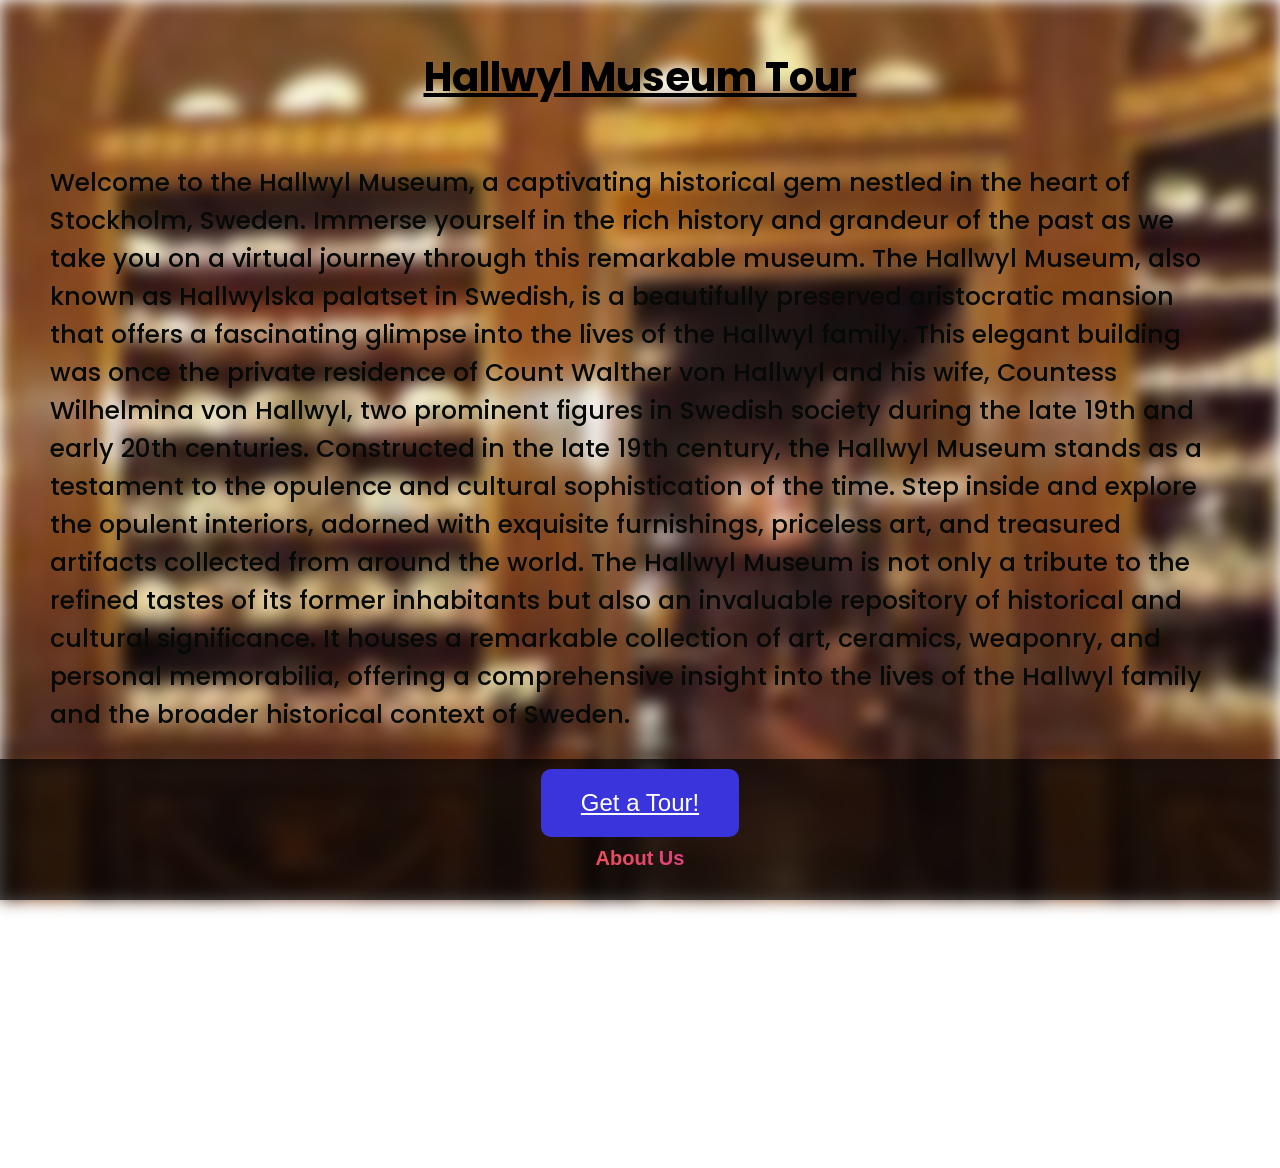
==== commit 7daf49cc: "updated homepage" ====
--- a/index.html
+++ b/index.html
@@ -2,22 +2,30 @@
 <html lang="en">
 <head>
   <meta charset="utf-8">
-<meta name="viewport" content="target-densitydpi=device-dpi, width=device-width, initial-scale=1.0, maximum-scale=1.0, minimum-scale=1.0, user-scalable=no, minimal-ui" />
-<style> @-ms-viewport { width: device-width; } </style>
-<link rel="stylesheet" href="tour.html">
-<link rel="stylesheet" href="style.css">
-<link rel="stylesheet" href="about_us.html">
+  <meta name="viewport" content="target-densitydpi=device-dpi, width=device-width, initial-scale=1.0, maximum-scale=1.0, minimum-scale=1.0, user-scalable=no, minimal-ui" />
+  <style> @-ms-viewport { width: device-width; } </style>
+  <link rel="stylesheet" href="style.css">
   <title>VirTour Homepage</title>
-  
 </head>
-  <body>
-    <div class="background"></div>
-    <div class="button-container">
-      <a href="tour.html" class="animated-button">Get a Tour!</a>
-      <p class="link-text"><a href="about_us.html">About Us</a></p>
+<body>
+  <div class="background"></div>
+  <div class="container">
+    <div class="content">
+      <h1 class="heading">Hallwyl Museum Tour</h1>
+      <p class="intro">
+        Welcome to the Hallwyl Museum, a captivating historical gem nestled in the heart of Stockholm, Sweden. Immerse yourself in the rich history and grandeur of the past as we take you on a virtual journey through this remarkable museum.
+
+The Hallwyl Museum, also known as Hallwylska palatset in Swedish, is a beautifully preserved aristocratic mansion that offers a fascinating glimpse into the lives of the Hallwyl family. This elegant building was once the private residence of Count Walther von Hallwyl and his wife, Countess Wilhelmina von Hallwyl, two prominent figures in Swedish society during the late 19th and early 20th centuries.
+
+Constructed in the late 19th century, the Hallwyl Museum stands as a testament to the opulence and cultural sophistication of the time. Step inside and explore the opulent interiors, adorned with exquisite furnishings, priceless art, and treasured artifacts collected from around the world.
+
+The Hallwyl Museum is not only a tribute to the refined tastes of its former inhabitants but also an invaluable repository of historical and cultural significance. It houses a remarkable collection of art, ceramics, weaponry, and personal memorabilia, offering a comprehensive insight into the lives of the Hallwyl family and the broader historical context of Sweden.
+      </p>
     </div>
-  </body>
-  </html>
-  
+  </div>
+  <div class="button-container">
+    <a href="tour.html" class="animated-button">Get a Tour!</a>
+    <p class="link-text"><a href="about_us.html">About Us</a></p>
+  </div>
 </body>
-</html>+</html>
--- a/style.css
+++ b/style.css
@@ -1,7 +1,11 @@
+@import url('https://fonts.googleapis.com/css2?family=Lora&family=Mr+Dafoe&family=Poppins:ital,wght@0,200;0,300;0,400;0,500;1,200;1,300&family=Roboto:wght@300;400;500&display=swap');
+
+
+
 body {
   margin: 0;
   padding: 0;
-  overflow: hidden;
+  font-family: Arial, sans-serif;
 }
 
 .background {
@@ -13,7 +17,8 @@
   background-image: url('tiles/8-the-porcelain-room/preview.jpg');
   background-size: cover;
   filter: blur(8px);
-  animation: zoomBackground 30s linear infinite; /* Double the time to accommodate both images */
+  animation: zoomBackground 30s linear infinite;
+  z-index: -1; /* Set lower z-index for the background */
 }
 
 @keyframes zoomBackground {
@@ -21,29 +26,58 @@
     background-size: 100%;
   }
   50% {
-    background-image: url('tiles/8-the-porcelain-room/preview.jpg'); /* First image */
+    background-image: url('tiles/8-the-porcelain-room/preview.jpg');
     background-size: 120%;
   }
   100%, 150% {
-    background-image: url('tiles/7-the-billiard-room/preview.jpg'); /* Replace with the URL of the second image */
+    background-image: url('tiles/7-the-billiard-room/preview.jpg');
     background-size: 120%;
   }
 }
 
+.container {
+  position: relative;
+  width: 100%;
+  min-height: 100vh; /* Ensure the container is at least the viewport height */
+  padding-bottom: 100px; /* Adjust the padding to make space for the button-container */
+}
+
+.heading {
+  font-family: 'Poppins', sans-serif;
+  font-size: 40px;
+  text-align: center;
+  text-decoration: underline;
+  padding-top: 20px;
+  
+}
 
 
+.intro {
+  font-size: 25px;
+  font-family:'Poppins', sans-serif;
+  font-weight: 500;
+  color: rgb(5, 9, 8);
+  padding-top: 30px;
+  padding-left: 50px;
+  padding-right: 50px;
+   
+}
+
 .button-container {
-  position: absolute;
-  top: 50%;
-  left: 50%;
-  transform: translate(-50%, -50%);
+  position: sticky;
+  bottom: 0;
+  left: 0;
+  width: 100%;
+  background-color: rgba(0, 0, 0, 0.7); /* Semi-transparent background for button-container */
+  padding: 10px 0;
   text-align: center;
+  z-index: 1; /* Set higher z-index to place container above the background */
 }
 
 .animated-button {
   display: inline-block;
   padding: 20px 40px;
-  background-color: #3498db;
+  background-color: #3934db;
   color: #fff;
   font-size: 24px;
   border-radius: 10px;
@@ -56,17 +90,15 @@
 }
 
 .link-text {
-  color: #fff;
   font-size: 18px;
   margin-top: 10px;
 }
 
-@keyframes moveBackground {
-  0% { transform: translateX(0); }
-  100% { transform: translateX(-100%); }
+.link-text {
+  background: linear-gradient(to right, #f32170,
+                    #ff6b08, #cf23cf, #eedd44);
+            -webkit-text-fill-color: transparent;
+            -webkit-background-clip: text;
+  font-weight: bold;
+  font-size: 20px;
 }
-
-.link-text {
-  font-weight: bold;
-  font-size:20px ;
-}
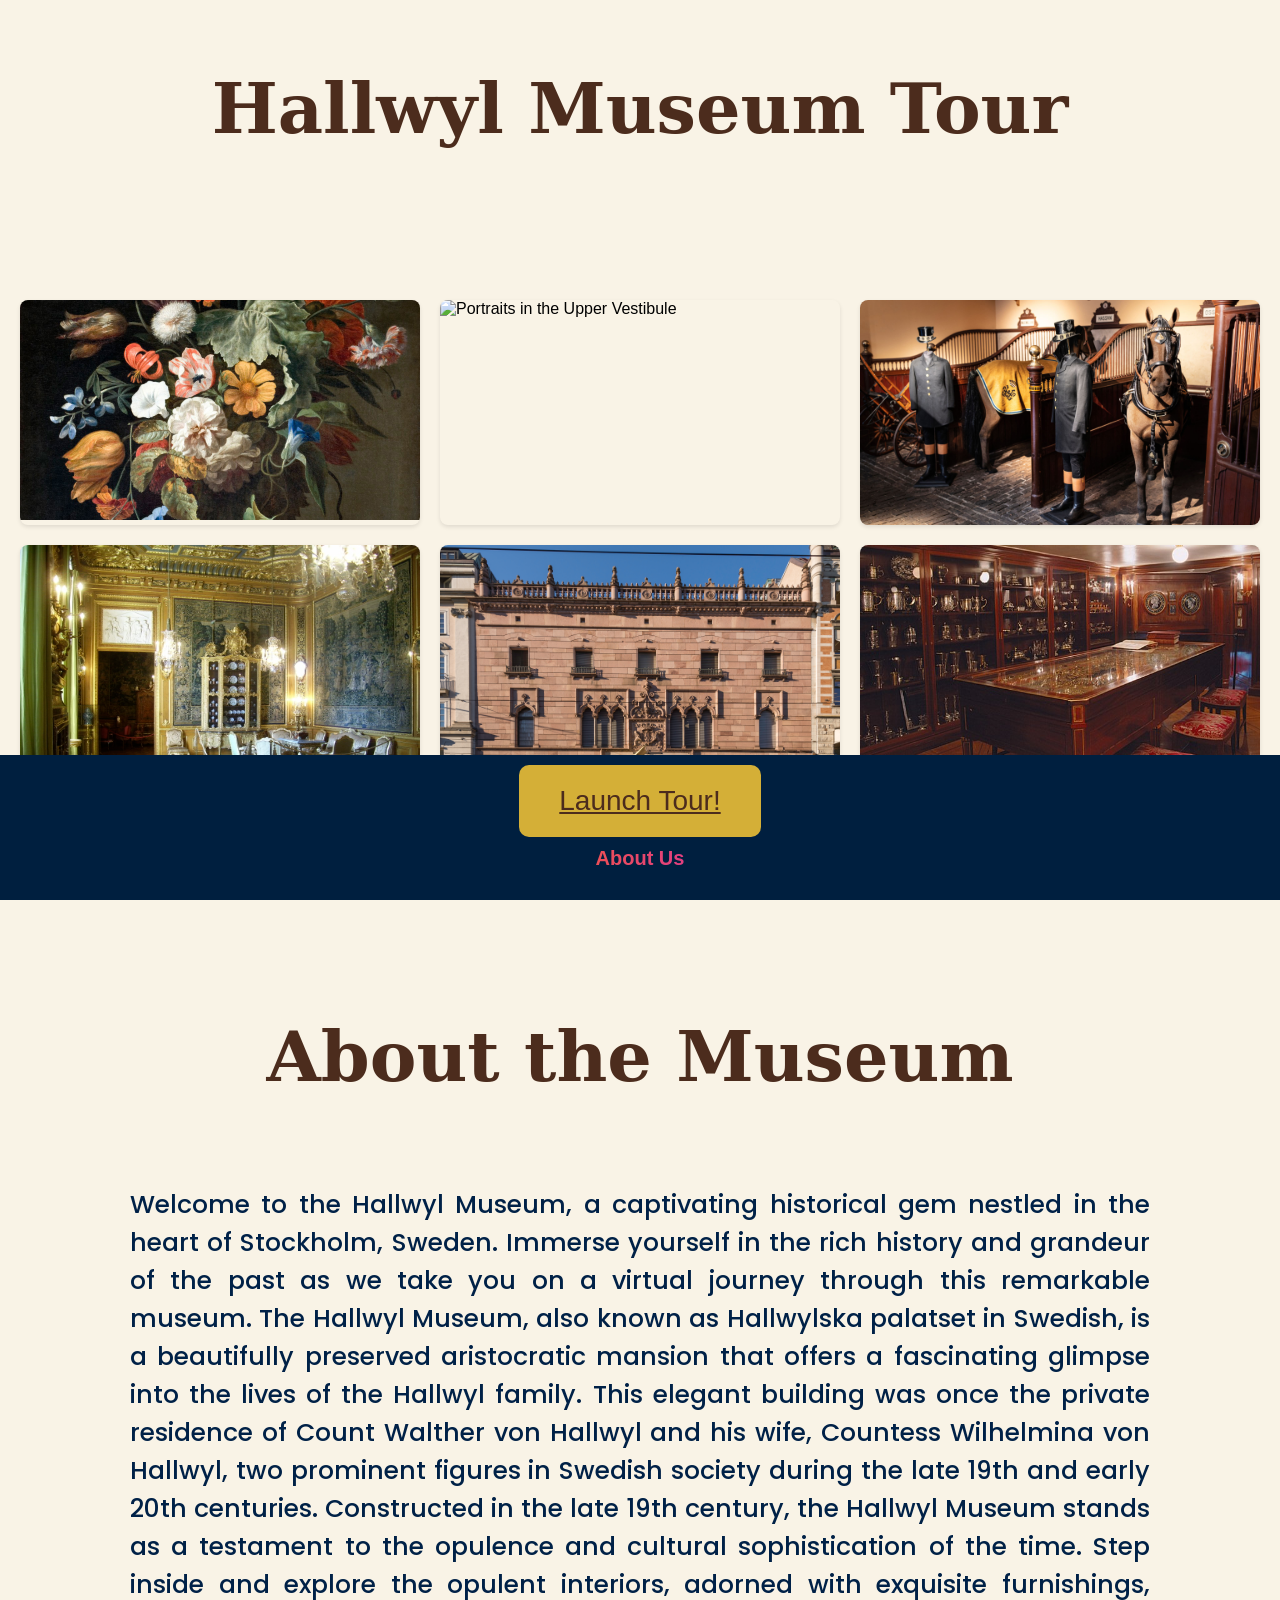
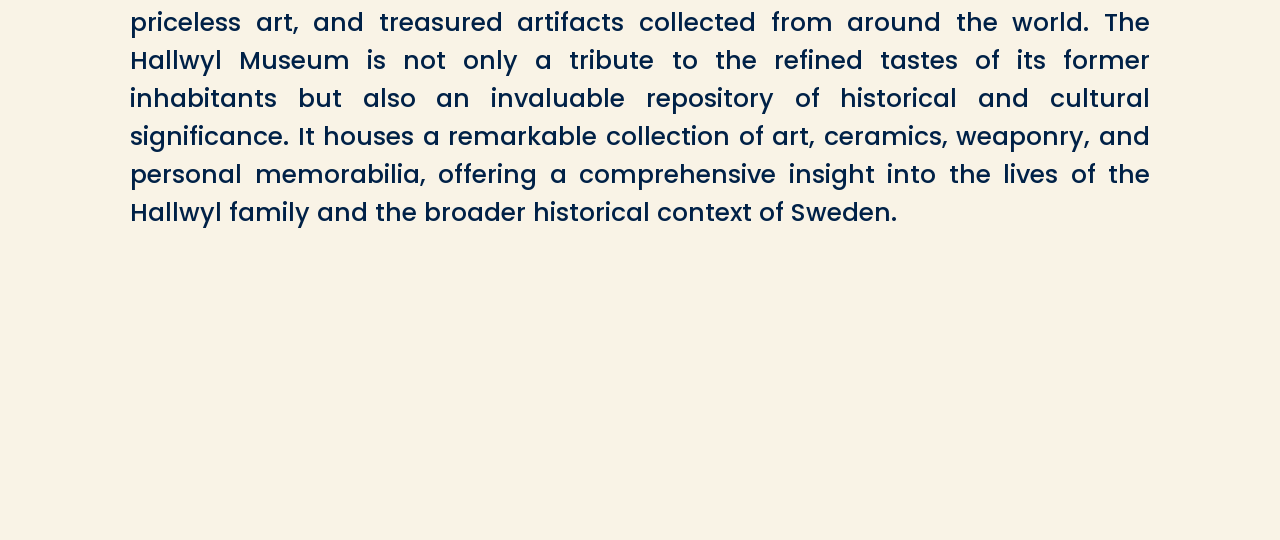
==== commit d5d4c2b1: "Updates Homepage and About-us page" ====
--- a/index.html
+++ b/index.html
@@ -5,26 +5,59 @@
   <meta name="viewport" content="target-densitydpi=device-dpi, width=device-width, initial-scale=1.0, maximum-scale=1.0, minimum-scale=1.0, user-scalable=no, minimal-ui" />
   <style> @-ms-viewport { width: device-width; } </style>
   <link rel="stylesheet" href="style.css">
-  <title>VirTour Homepage</title>
+  <title>Hallwyl Museum Tour</title>
 </head>
 <body>
-  <div class="background"></div>
+
+  <h1 class="heading">Hallwyl Museum Tour</h1>
+  
+  
+
+
+  <section class="image-grid">
+    <div class="image-item">
+      <img src="pics/floral_hp.jpg" alt="A Floral painting in the museum">
+      <div class="image-title">A Floral painting in the museum</div>
+    </div>
+    <div class="image-item">
+      <img src="pics/vestibule_hp.jpg" alt="Portraits in the Upper Vestibule">
+      <div class="image-title">Portraits in the Upper Vestibule</div>
+    </div>
+    <div class="image-item">
+      <img src="pics/thestables_hp.jpg" alt="The Stables">
+      <div class="image-title">The Stables</div>
+    </div>
+    <div class="image-item">
+      <img src="pics/greatdrawingroom_hp.JPG" alt="The Great Drawing Room">
+      <div class="image-title">The Great Drawing Room</div>
+    </div>
+    <div class="image-item">
+      <img src="pics/exterior_hp.jpg" alt="Museum Exteriors">
+      <div class="image-title">Museum Exteriors</div>
+    </div>
+    <div class="image-item">
+      <img src="pics/thefamilyjewels_hp.jpg" alt="The Family Jewels">
+      <div class="image-title">The Family Jewels</div>
+    </div>
+  </section>
+
   <div class="container">
-    <div class="content">
-      <h1 class="heading">Hallwyl Museum Tour</h1>
-      <p class="intro">
-        Welcome to the Hallwyl Museum, a captivating historical gem nestled in the heart of Stockholm, Sweden. Immerse yourself in the rich history and grandeur of the past as we take you on a virtual journey through this remarkable museum.
+   
+    <h2 class="heading">About the Museum</h2>
+    <p class="intro">
+      Welcome to the Hallwyl Museum, a captivating historical gem nestled in the heart of Stockholm, Sweden. Immerse yourself in the rich history and grandeur of the past as we take you on a virtual journey through this remarkable museum.
 
 The Hallwyl Museum, also known as Hallwylska palatset in Swedish, is a beautifully preserved aristocratic mansion that offers a fascinating glimpse into the lives of the Hallwyl family. This elegant building was once the private residence of Count Walther von Hallwyl and his wife, Countess Wilhelmina von Hallwyl, two prominent figures in Swedish society during the late 19th and early 20th centuries.
 
 Constructed in the late 19th century, the Hallwyl Museum stands as a testament to the opulence and cultural sophistication of the time. Step inside and explore the opulent interiors, adorned with exquisite furnishings, priceless art, and treasured artifacts collected from around the world.
 
 The Hallwyl Museum is not only a tribute to the refined tastes of its former inhabitants but also an invaluable repository of historical and cultural significance. It houses a remarkable collection of art, ceramics, weaponry, and personal memorabilia, offering a comprehensive insight into the lives of the Hallwyl family and the broader historical context of Sweden.
-      </p>
-    </div>
+    </p>
   </div>
+
+
   <div class="button-container">
-    <a href="tour.html" class="animated-button">Get a Tour!</a>
+    <div class="center"> <a href="tour.html" target="_blank" class="animated-button">Launch Tour!</a></div>
     <p class="link-text"><a href="about_us.html">About Us</a></p>
   </div>
 </body>
--- a/style.css
+++ b/style.css
@@ -6,20 +6,11 @@
   margin: 0;
   padding: 0;
   font-family: Arial, sans-serif;
+  background-color: #f9f3e6;
 }
 
-.background {
-  position: fixed;
-  top: 0;
-  left: 0;
-  width: 100%;
-  height: 100%;
-  background-image: url('tiles/8-the-porcelain-room/preview.jpg');
-  background-size: cover;
-  filter: blur(8px);
-  animation: zoomBackground 30s linear infinite;
-  z-index: -1; /* Set lower z-index for the background */
-}
+
+
 
 @keyframes zoomBackground {
   0%, 100% {
@@ -35,6 +26,7 @@
   }
 }
 
+
 .container {
   position: relative;
   width: 100%;
@@ -43,32 +35,40 @@
 }
 
 .heading {
-  font-family: 'Poppins', sans-serif;
-  font-size: 40px;
+  font-family: 'Playfair Display', 'serif';
+  font-size: 70px;
   text-align: center;
-  text-decoration: underline;
   padding-top: 20px;
+  color: #4c2c1d;
   
 }
 
+.center{
+  text-align: center;
+}
+
+.about-info{
+  font-size: 75px;
+}
 
 .intro {
   font-size: 25px;
   font-family:'Poppins', sans-serif;
   font-weight: 500;
-  color: rgb(5, 9, 8);
+  color: #002147;
   padding-top: 30px;
-  padding-left: 50px;
-  padding-right: 50px;
+  padding-left: 130px;
+  padding-right: 130px;
+  text-align: justify;
    
 }
 
 .button-container {
-  position: sticky;
+  position:sticky;
   bottom: 0;
   left: 0;
   width: 100%;
-  background-color: rgba(0, 0, 0, 0.7); /* Semi-transparent background for button-container */
+  background-color:#001f3f; /* Semi-transparent background for button-container */
   padding: 10px 0;
   text-align: center;
   z-index: 1; /* Set higher z-index to place container above the background */
@@ -77,9 +77,9 @@
 .animated-button {
   display: inline-block;
   padding: 20px 40px;
-  background-color: #3934db;
-  color: #fff;
-  font-size: 24px;
+  background-color: #d4af37;
+  color: #4c2c1d;
+  font-size: 28px;
   border-radius: 10px;
   cursor: pointer;
   transition: transform 0.3s ease;
@@ -90,8 +90,9 @@
 }
 
 .link-text {
-  font-size: 18px;
+  font-size: 20px;
   margin-top: 10px;
+  font-weight: bolder;
 }
 
 .link-text {
@@ -102,3 +103,48 @@
   font-weight: bold;
   font-size: 20px;
 }
+
+.image-grid {
+  display: grid;
+  grid-template-columns: repeat(3, 1fr);
+  grid-gap: 20px;
+  margin: 20px;
+  margin-top: 150px;
+  margin-bottom: 150px;
+}
+
+.image-item {
+  position: relative;
+  overflow: hidden;
+  border-radius: 8px;
+  box-shadow: 0 2px 4px rgba(0, 0, 0, 0.1);
+}
+
+.image-item img {
+  width: 100%;
+  height: auto;
+  display: block;
+  transition: transform 0.3s ease-in-out;
+}
+
+.image-item .image-title {
+  position: absolute;
+  bottom: 0;
+  left: 0;
+  width: 100%;
+  background-color: rgba(0, 33, 71, 0.8);
+  color: #fff;
+  padding: 8px 16px;
+  opacity: 0;
+  transform: translateY(100%);
+  transition: opacity 0.3s ease-in-out, transform 0.3s ease-in-out;
+}
+
+.image-item:hover img {
+  transform: scale(1.1);
+}
+
+.image-item:hover .image-title {
+  opacity: 1;
+  transform: translateY(0);
+}
